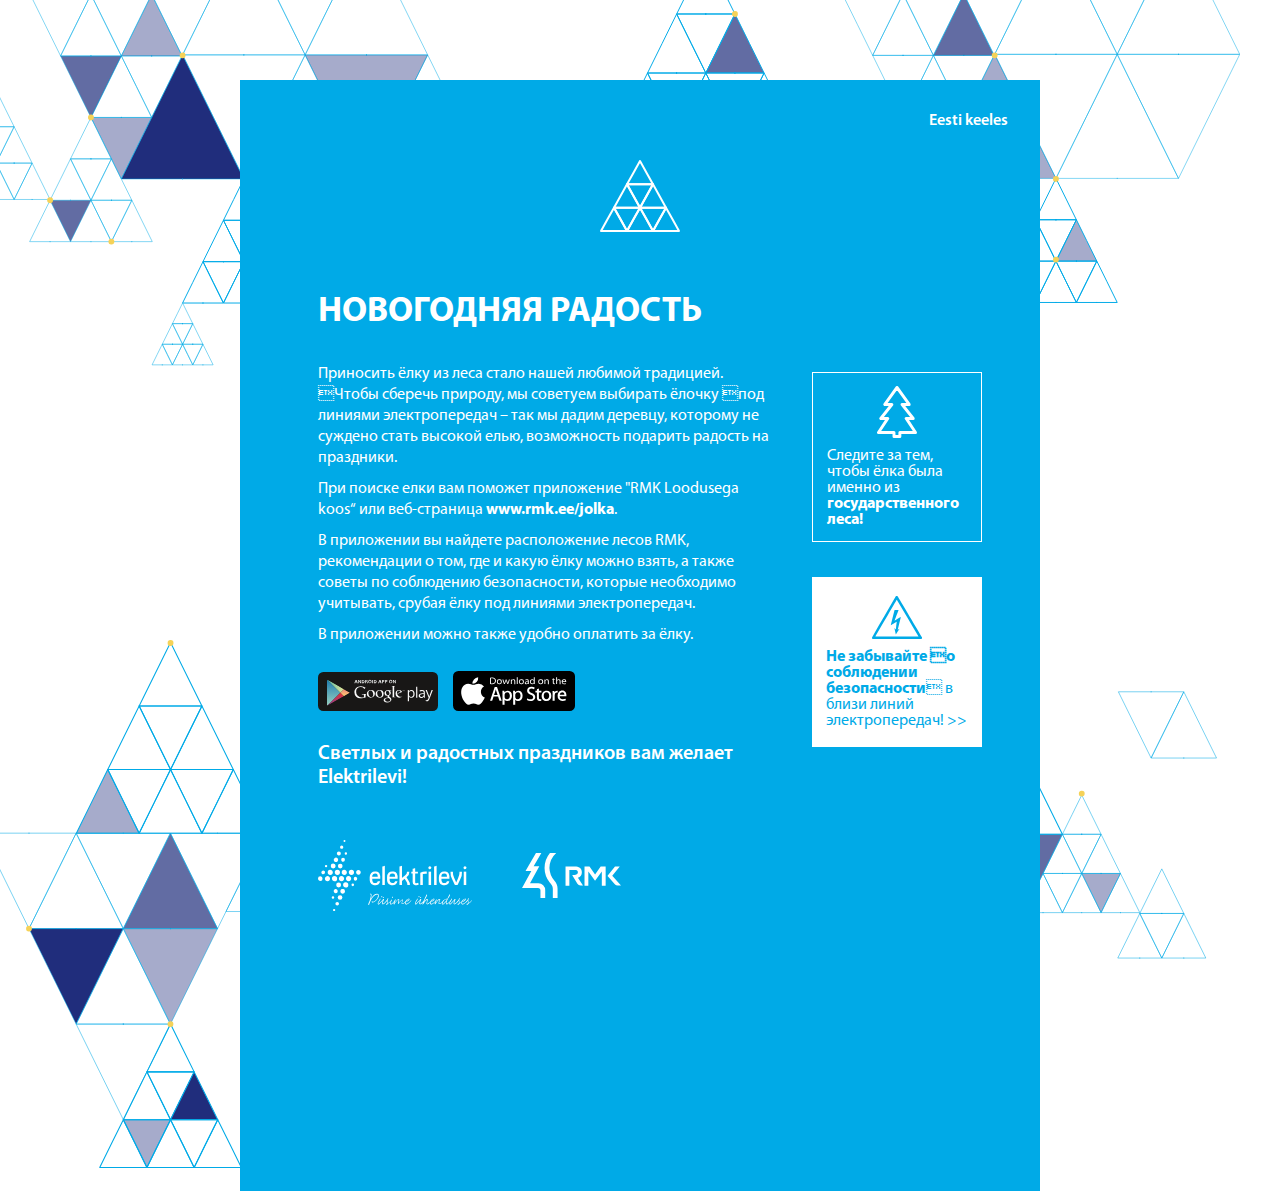
==== ru/index.html @ ec55bb70 "initial" ====
<!DOCTYPE html>
<html lang="ru">
<head>
  <meta charset="UTF-8">
  <meta name="viewport" content="width=device-width, initial-scale=1.0">
  <meta http-equiv="X-UA-Compatible" content="ie=edge">
  <link rel="stylesheet" href="../css/styles.min.css">
  <title>Jõulurõõmu looja</title>
</head>
<body>
  <div id="card">
    <a class="lang" href="../">Eesti keeles</a>
    <img class="triangle" src="../assets/triangle.svg" alt="kolmnurgad">
    <div class="card-row">
      <div id="pop-up">
        <div class="close"><img src="../assets/close.svg" alt=""></div>
        <div class="row">
          <img src="../assets/elekter-big.svg" alt="elekter">
          <div class="wrapper">
            <h3>Срубая ель под линиями, руководствуйтесь принципом: безопасность прежде всего</h3>
            <p>Срубая деревья вблизи линий, необходимо соблюдать предельную осторожность.</p>
            <ul>
              <li>Следите, чтобы верхушка выбранного вами дерева была как минимум на 3 метра ниже линий электропередач.  В противном случае через мокрое дерево вы можете получить удар током.</li>
              <li>Передвигаясь вблизи линий, будьте внимательны, чтобы провода с линий не были сорваны во время шторма. Если Вы заметите упавшие на линию деревья, не подходите к ним, поскольку под напряжением может быть даже поверхность земли. Об опасной ситуации сообщите по телефону <strong>112 или 1343</strong>.</li>
              <li>При сильном ветре держаться подальше от линий электропередач</li>
              <li>Если вы оказались вблизи оборванного провода электролинии, выйдите из опасной зоны (не отрывая ноги друг от друга, очень короткими и осторожными прыжками, чтобы сохранить равновесие) на расстояние не менее 8 метров. Грунт тоже проводит электричество и может быть под напряжением.</li>
            </ul>
          </div>
        </div>
      </div>
      <section class="content">
        <h1>НОВОГОДНЯЯ РАДОСТЬ</h1>
        <p>Приносить ёлку из леса стало нашей любимой традицией. Чтобы сберечь природу, мы советуем выбирать ёлочку под линиями электропередач – так мы дадим деревцу, которому не суждено стать высокой елью, возможность подарить радость на праздники.</p>
        <p>При поиске елки вам поможет приложение "RMK Loodusega koos“ или веб-страница <a href="https://www.rmk.ee/jolka" target="_blank">www.rmk.ee/jolka</a>.</p>
        <p>В приложении вы найдете расположение лесов RMK, рекомендации о том, где и какую ёлку можно взять, а также советы по соблюдению безопасности, которые необходимо учитывать, срубая ёлку под линиями электропередач.</p>
        <p>В приложении можно также удобно оплатить за ёлку.</p>
        <div class="apps">
          <a class="google" href="https://play.google.com/store/apps/details?id=ee.rmk.app" target="_blank"><img src="../assets/google_play.svg" alt="google play"></a>
          <a class="apple" href="https://apps.apple.com/gb/app/rmk-loodusega-koos/id1465721443" target="_blank"><img src="../assets/apple_store.svg" alt="apple app store"></a>
        </div>
        <h2>Светлых и радостных праздников вам желает Elektrilevi!</h2>
        <div id="logod">
          <img class="elektrilevi" src="../assets/elektrilevi.svg" alt="elektrilevi">
          <img src="../assets/rmk.svg" alt="rmk">
        </div>
      </section>
      <aside id="sidebar">
        <a class="kuusk" href="https://www.rmk.ee/jolka" target="_blank">
          <img src="../assets/kuusk.svg" alt="kuusk">
          <p>Следите за тем, чтобы ёлка была именно из <b>государственного леса!</b></p>
        </a>
        <div class="danger">
          <img src="../assets/elekter.svg" alt="elekter">
          <p><b>Не забывайте о соблюдении безопасности</b> в близи линий электропередач! >></p>
        </div>
      </aside>
    </div>
  </div>
<script src="../js/script.min.js" charset="utf-8"></script>
</body>
</html>
---- css/styles.min.css ----
@font-face{font-family:Myriad;src:url(../fonts/MYRIADPRO-REGULAR.OTF) format("opentype");font-weight:400}@font-face{font-family:Myriad;src:url(../fonts/MYRIADPRO-BOLD.OTF) format("opentype");font-weight:700}@font-face{font-family:MyriadSemiBold;src:url(../fonts/MYRIADPRO-SEMIBOLD.OTF) format("opentype")}@font-face{font-family:Milibus;src:url(../fonts/Milibus-Bold.ttf) format("truetype");font-weight:700}@font-face{font-family:Milibus;src:url(../fonts/Milibus-Light.ttf) format("truetype");font-weight:100}@font-face{font-family:Milibus;src:url(../fonts/Milibus-SemiBold.ttf) format("truetype");font-weight:400}*{-webkit-box-sizing:border-box;box-sizing:border-box}html{margin:0;padding:0;height:100%}body{margin:0;font-family:Milibus;color:#fff;background-image:url(../assets/taust.svg);background-position:-40px -70px;background-repeat:no-repeat;background-size:cover}body:lang(ru){font-family:Myriad}#pop-up{display:none;width:calc(100% + 24px);left:-24px;bottom:75px;position:absolute;background:#fff;color:#323232}#pop-up ul{padding-left:30px;line-height:22px;font-weight:lighter;margin:0}#pop-up ul li:first-of-type,#pop-up ul li:nth-of-type(2){margin-bottom:8px}#pop-up .wrapper{margin-left:26px}#pop-up strong{color:#00aae7;font-size:21px;line-height:22px}#pop-up .close{cursor:pointer;display:block;float:right;margin-top:16px;margin-right:16px}#pop-up .row{margin:60px 50px 60px 50px;display:-webkit-box;display:-ms-flexbox;display:flex}#pop-up .row:lang(ru){margin:25px}#pop-up h3{margin-top:0;margin-bottom:10px;color:#00aae7;font-size:23px;line-height:29px;font-weight:700;text-transform:uppercase}#card{position:relative;display:-webkit-box;display:-ms-flexbox;display:flex;-webkit-box-orient:vertical;-webkit-box-direction:normal;-ms-flex-direction:column;flex-direction:column;max-width:800px;margin:80px auto;padding-bottom:280px;background:#00aae7}.triangle{padding-top:80px;padding-bottom:70px;margin:0 auto;display:-webkit-box;display:-ms-flexbox;display:flex}.card-row{position:relative;margin-left:78px;margin-right:58px;display:-webkit-box;display:-ms-flexbox;display:flex}.content{margin-right:34px}.apps{margin-top:25px}.apps .google{margin-right:12px}#logod{display:-webkit-box;display:-ms-flexbox;display:flex;-webkit-box-align:center;-ms-flex-align:center;align-items:center}#logod .elektrilevi{margin-right:50px}#sidebar{margin-top:70px}#sidebar:lang(ru) b{font-weight:700}#sidebar:lang(ru) p{line-height:16px;margin-bottom:0}#sidebar:lang(ru) .danger,#sidebar:lang(ru) .kuusk{padding:10px 14px}#sidebar .danger,#sidebar .kuusk{padding:30px 20px;width:170px;height:170px;display:-webkit-box;display:-ms-flexbox;display:flex;-webkit-box-orient:vertical;-webkit-box-direction:normal;-ms-flex-direction:column;flex-direction:column;-webkit-box-pack:center;-ms-flex-pack:center;justify-content:center;-webkit-box-align:center;-ms-flex-align:center;align-items:center}#sidebar .kuusk{border:1px solid #fff}#sidebar .danger{cursor:pointer;margin-top:35px;background:#fff;color:#00aae7}#sidebar b{font-weight:400}h1{line-height:22px;margin-bottom:40px;margin-top:0;font-weight:700;font-size:35px;text-transform:uppercase}h2{margin-top:25px;margin-bottom:50px;width:calc(100% + 16px);font-weight:400;font-size:20px;line-height:24px}h2:lang(ru){font-family:MyriadSemiBold}p{margin:10px 0;font-weight:100;line-height:21px}a{color:#fff;text-decoration:none;font-weight:700}.lang{top:32px;right:32px;position:absolute;text-decoration:none;color:#fff;font-family:MyriadSemiBold,sans-serif}
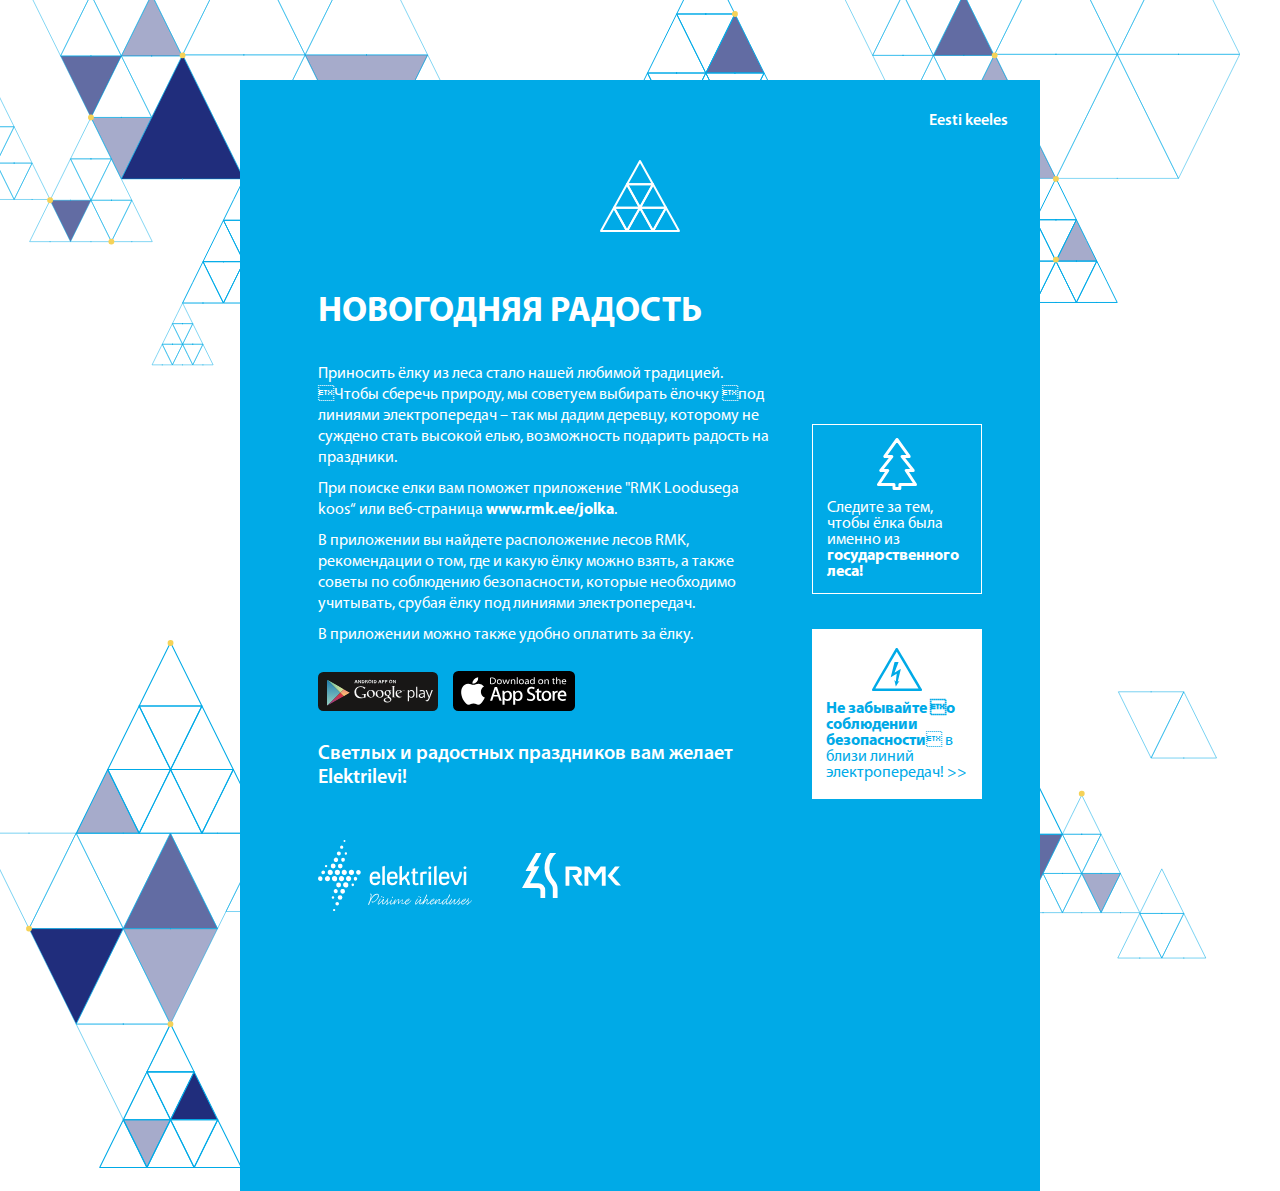
==== commit 83153e6e: "mobile" ====
--- a/ru/index.html
+++ b/ru/index.html
@@ -5,12 +5,13 @@
   <meta name="viewport" content="width=device-width, initial-scale=1.0">
   <meta http-equiv="X-UA-Compatible" content="ie=edge">
   <link rel="stylesheet" href="../css/styles.min.css">
-  <title>Jõulurõõmu looja</title>
+  <title>НОВОГОДНЯЯ РАДОСТЬ</title>
 </head>
 <body>
   <div id="card">
     <a class="lang" href="../">Eesti keeles</a>
     <img class="triangle" src="../assets/triangle.svg" alt="kolmnurgad">
+    <h1>НОВОГОДНЯЯ РАДОСТЬ</h1>
     <div class="card-row">
       <div id="pop-up">
         <div class="close"><img src="../assets/close.svg" alt=""></div>
@@ -29,7 +30,6 @@
         </div>
       </div>
       <section class="content">
-        <h1>НОВОГОДНЯЯ РАДОСТЬ</h1>
         <p>Приносить ёлку из леса стало нашей любимой традицией. Чтобы сберечь природу, мы советуем выбирать ёлочку под линиями электропередач – так мы дадим деревцу, которому не суждено стать высокой елью, возможность подарить радость на праздники.</p>
         <p>При поиске елки вам поможет приложение "RMK Loodusega koos“ или веб-страница <a href="https://www.rmk.ee/jolka" target="_blank">www.rmk.ee/jolka</a>.</p>
         <p>В приложении вы найдете расположение лесов RMK, рекомендации о том, где и какую ёлку можно взять, а также советы по соблюдению безопасности, которые необходимо учитывать, срубая ёлку под линиями электропередач.</p>
--- a/css/styles.min.css
+++ b/css/styles.min.css
@@ -1 +1 @@
-@font-face{font-family:Myriad;src:url(../fonts/MYRIADPRO-REGULAR.OTF) format("opentype");font-weight:400}@font-face{font-family:Myriad;src:url(../fonts/MYRIADPRO-BOLD.OTF) format("opentype");font-weight:700}@font-face{font-family:MyriadSemiBold;src:url(../fonts/MYRIADPRO-SEMIBOLD.OTF) format("opentype")}@font-face{font-family:Milibus;src:url(../fonts/Milibus-Bold.ttf) format("truetype");font-weight:700}@font-face{font-family:Milibus;src:url(../fonts/Milibus-Light.ttf) format("truetype");font-weight:100}@font-face{font-family:Milibus;src:url(../fonts/Milibus-SemiBold.ttf) format("truetype");font-weight:400}*{-webkit-box-sizing:border-box;box-sizing:border-box}html{margin:0;padding:0;height:100%}body{margin:0;font-family:Milibus;color:#fff;background-image:url(../assets/taust.svg);background-position:-40px -70px;background-repeat:no-repeat;background-size:cover}body:lang(ru){font-family:Myriad}#pop-up{display:none;width:calc(100% + 24px);left:-24px;bottom:75px;position:absolute;background:#fff;color:#323232}#pop-up ul{padding-left:30px;line-height:22px;font-weight:lighter;margin:0}#pop-up ul li:first-of-type,#pop-up ul li:nth-of-type(2){margin-bottom:8px}#pop-up .wrapper{margin-left:26px}#pop-up strong{color:#00aae7;font-size:21px;line-height:22px}#pop-up .close{cursor:pointer;display:block;float:right;margin-top:16px;margin-right:16px}#pop-up .row{margin:60px 50px 60px 50px;display:-webkit-box;display:-ms-flexbox;display:flex}#pop-up .row:lang(ru){margin:25px}#pop-up h3{margin-top:0;margin-bottom:10px;color:#00aae7;font-size:23px;line-height:29px;font-weight:700;text-transform:uppercase}#card{position:relative;display:-webkit-box;display:-ms-flexbox;display:flex;-webkit-box-orient:vertical;-webkit-box-direction:normal;-ms-flex-direction:column;flex-direction:column;max-width:800px;margin:80px auto;padding-bottom:280px;background:#00aae7}.triangle{padding-top:80px;padding-bottom:70px;margin:0 auto;display:-webkit-box;display:-ms-flexbox;display:flex}.card-row{position:relative;margin-left:78px;margin-right:58px;display:-webkit-box;display:-ms-flexbox;display:flex}.content{margin-right:34px}.apps{margin-top:25px}.apps .google{margin-right:12px}#logod{display:-webkit-box;display:-ms-flexbox;display:flex;-webkit-box-align:center;-ms-flex-align:center;align-items:center}#logod .elektrilevi{margin-right:50px}#sidebar{margin-top:70px}#sidebar:lang(ru) b{font-weight:700}#sidebar:lang(ru) p{line-height:16px;margin-bottom:0}#sidebar:lang(ru) .danger,#sidebar:lang(ru) .kuusk{padding:10px 14px}#sidebar .danger,#sidebar .kuusk{padding:30px 20px;width:170px;height:170px;display:-webkit-box;display:-ms-flexbox;display:flex;-webkit-box-orient:vertical;-webkit-box-direction:normal;-ms-flex-direction:column;flex-direction:column;-webkit-box-pack:center;-ms-flex-pack:center;justify-content:center;-webkit-box-align:center;-ms-flex-align:center;align-items:center}#sidebar .kuusk{border:1px solid #fff}#sidebar .danger{cursor:pointer;margin-top:35px;background:#fff;color:#00aae7}#sidebar b{font-weight:400}h1{line-height:22px;margin-bottom:40px;margin-top:0;font-weight:700;font-size:35px;text-transform:uppercase}h2{margin-top:25px;margin-bottom:50px;width:calc(100% + 16px);font-weight:400;font-size:20px;line-height:24px}h2:lang(ru){font-family:MyriadSemiBold}p{margin:10px 0;font-weight:100;line-height:21px}a{color:#fff;text-decoration:none;font-weight:700}.lang{top:32px;right:32px;position:absolute;text-decoration:none;color:#fff;font-family:MyriadSemiBold,sans-serif}+@font-face{font-family:Myriad;src:url(../fonts/MYRIADPRO-REGULAR.OTF) format("opentype");font-weight:400}@font-face{font-family:Myriad;src:url(../fonts/MYRIADPRO-BOLD.OTF) format("opentype");font-weight:700}@font-face{font-family:MyriadSemiBold;src:url(../fonts/MYRIADPRO-SEMIBOLD.OTF) format("opentype")}@font-face{font-family:Milibus;src:url(../fonts/Milibus-Bold.ttf) format("truetype");font-weight:700}@font-face{font-family:Milibus;src:url(../fonts/Milibus-Light.ttf) format("truetype");font-weight:100}@font-face{font-family:Milibus;src:url(../fonts/Milibus-SemiBold.ttf) format("truetype");font-weight:400}*{-webkit-box-sizing:border-box;box-sizing:border-box}html{margin:0;padding:0;height:100%}body{margin:0;font-family:Milibus;color:#fff;background-image:url(../assets/taust.svg);background-position:-40px -70px;background-repeat:no-repeat;background-size:cover}body:lang(ru){font-family:Myriad}#pop-up{display:none;width:calc(100% + 24px);left:-24px;bottom:75px;position:absolute;background:#fff;color:#323232}#pop-up ul{padding-left:30px;line-height:22px;font-weight:lighter;margin:0}#pop-up ul li:first-of-type,#pop-up ul li:nth-of-type(2){margin-bottom:8px}#pop-up .wrapper{margin-left:26px}#pop-up strong{color:#00aae7;font-size:21px;line-height:22px}#pop-up .close{cursor:pointer;display:block;float:right;margin-top:16px;margin-right:16px}#pop-up .row{margin:60px 50px 60px 50px;display:-webkit-box;display:-ms-flexbox;display:flex}#pop-up .row:lang(ru){margin:25px}#pop-up h3{margin-top:0;margin-bottom:10px;color:#00aae7;font-size:23px;line-height:29px;font-weight:700;text-transform:uppercase}#card{position:relative;display:-webkit-box;display:-ms-flexbox;display:flex;-webkit-box-orient:vertical;-webkit-box-direction:normal;-ms-flex-direction:column;flex-direction:column;max-width:800px;margin:80px auto;padding-bottom:280px;background:#00aae7}.triangle{padding-top:80px;padding-bottom:70px;margin:0 auto;display:-webkit-box;display:-ms-flexbox;display:flex}.card-row{position:relative;margin-left:78px;margin-right:58px;display:-webkit-box;display:-ms-flexbox;display:flex}.content{margin-right:34px}.apps{margin-top:25px}.apps .google{margin-right:12px}#logod{display:-webkit-box;display:-ms-flexbox;display:flex;-webkit-box-align:center;-ms-flex-align:center;align-items:center}#logod .elektrilevi{margin-right:50px}#sidebar{margin-top:70px}#sidebar:lang(ru) b{font-weight:700}#sidebar:lang(ru) p{line-height:16px;margin-bottom:0}#sidebar:lang(ru) .danger,#sidebar:lang(ru) .kuusk{padding:10px 14px}#sidebar .danger,#sidebar .kuusk{padding:30px 20px;width:170px;height:170px;display:-webkit-box;display:-ms-flexbox;display:flex;-webkit-box-orient:vertical;-webkit-box-direction:normal;-ms-flex-direction:column;flex-direction:column;-webkit-box-pack:center;-ms-flex-pack:center;justify-content:center;-webkit-box-align:center;-ms-flex-align:center;align-items:center}#sidebar .kuusk{border:1px solid #fff}#sidebar .danger{cursor:pointer;margin-top:35px;background:#fff;color:#00aae7}#sidebar b{font-weight:400}h1{margin-left:78px;line-height:22px;margin-bottom:30px;margin-top:0;font-weight:700;font-size:35px;text-transform:uppercase}h2{margin-top:25px;margin-bottom:50px;width:calc(100% + 16px);font-weight:400;font-size:20px;line-height:24px}h2:lang(ru){font-family:MyriadSemiBold}p{margin:10px 0;font-weight:100;line-height:21px}a{color:#fff;text-decoration:none;font-weight:700}.lang{top:32px;right:32px;position:absolute;text-decoration:none;color:#fff;font-family:MyriadSemiBold,sans-serif}@media (max-width:666px){#card{padding-bottom:180px}#pop-up{width:calc(100% + 30px);left:-15px;bottom:0}#pop-up h3{font-size:20px}#pop-up .wrapper{margin-left:0}#pop-up .row{-webkit-box-orient:vertical;-webkit-box-direction:normal;-ms-flex-direction:column;flex-direction:column;-webkit-box-align:center;-ms-flex-align:center;align-items:center;margin:15px}#pop-up .row img{width:60px;margin-bottom:15px}#sidebar{display:-webkit-box;display:-ms-flexbox;display:flex;-ms-flex-pack:distribute;justify-content:space-around;margin-top:30px}#sidebar .danger{margin-top:0}#logod{-webkit-box-pack:center;-ms-flex-pack:center;justify-content:center}#logod .elektrilevi{margin-right:20px}.lang{top:20px;right:20px}.triangle{padding-top:40px;padding-bottom:30px}.content{margin-right:0}h1{font-size:24px;margin-left:20px}h2{margin:20px 0 20px 0}.card-row{-webkit-box-orient:vertical;-webkit-box-direction:normal;-ms-flex-direction:column;flex-direction:column;margin-left:20px;margin-right:20px}}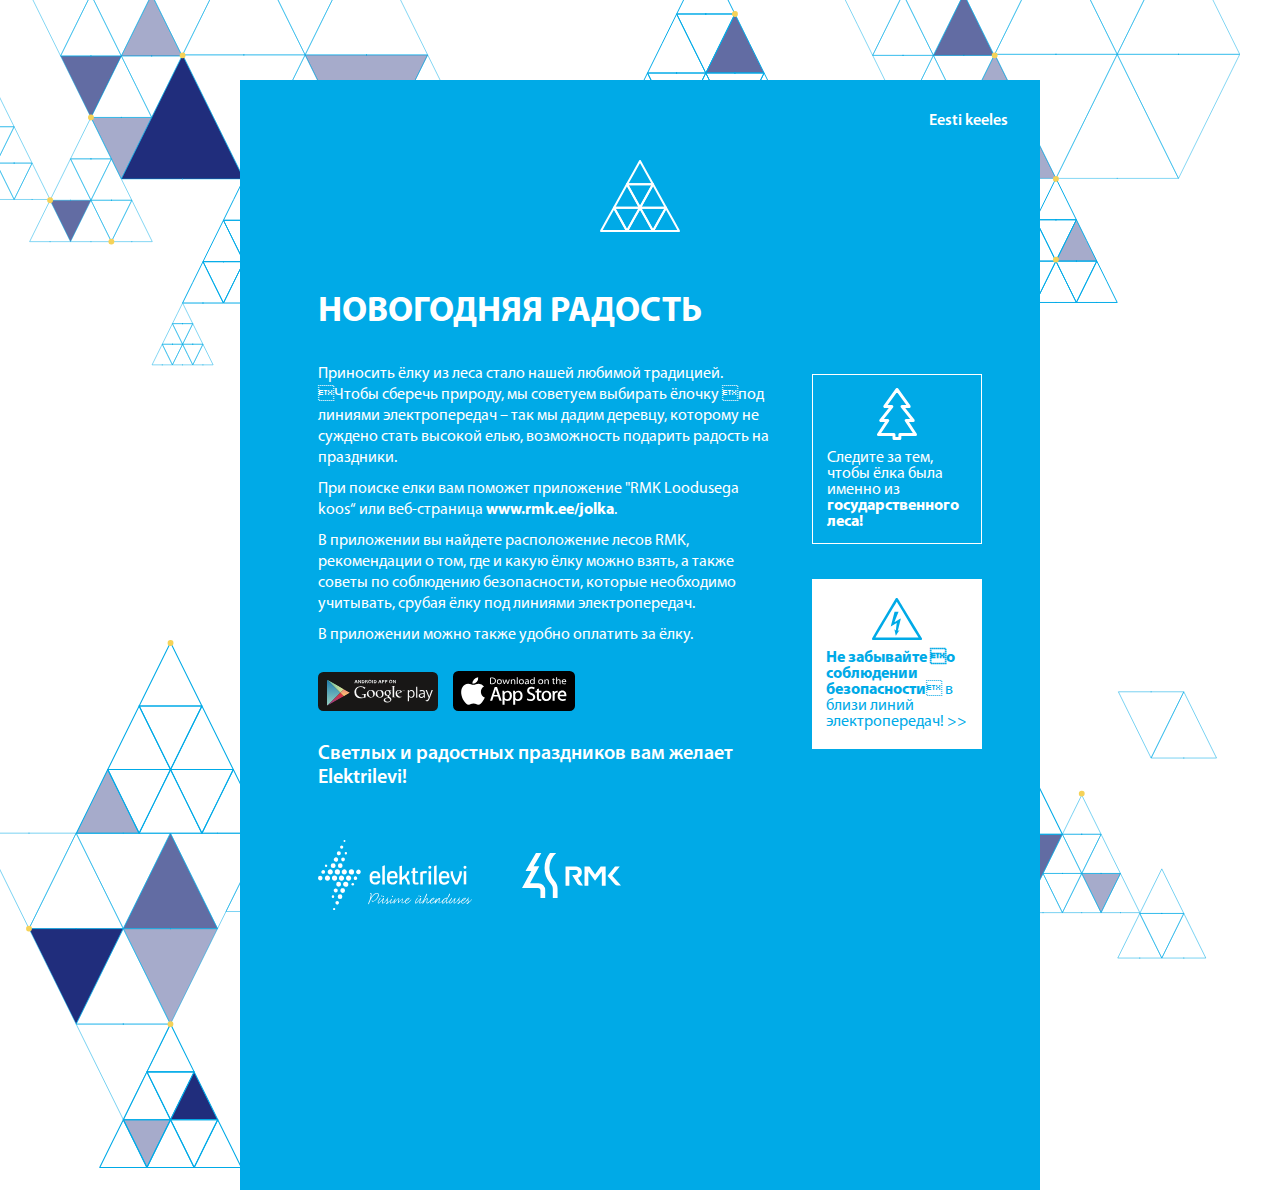
==== commit d93b43bb: "IE update" ====
--- a/ru/index.html
+++ b/ru/index.html
@@ -5,6 +5,7 @@
   <meta name="viewport" content="width=device-width, initial-scale=1.0">
   <meta http-equiv="X-UA-Compatible" content="ie=edge">
   <link rel="stylesheet" href="../css/styles.min.css">
+  <link rel="shortcut icon" type="image/png" href="../assets/favicon.png"/>
   <title>НОВОГОДНЯЯ РАДОСТЬ</title>
 </head>
 <body>
@@ -39,10 +40,6 @@
           <a class="apple" href="https://apps.apple.com/gb/app/rmk-loodusega-koos/id1465721443" target="_blank"><img src="../assets/apple_store.svg" alt="apple app store"></a>
         </div>
         <h2>Светлых и радостных праздников вам желает Elektrilevi!</h2>
-        <div id="logod">
-          <img class="elektrilevi" src="../assets/elektrilevi.svg" alt="elektrilevi">
-          <img src="../assets/rmk.svg" alt="rmk">
-        </div>
       </section>
       <aside id="sidebar">
         <a class="kuusk" href="https://www.rmk.ee/jolka" target="_blank">
@@ -55,6 +52,10 @@
         </div>
       </aside>
     </div>
+    <div id="logod">
+      <img class="elektrilevi" src="../assets/elektrilevi.svg" alt="elektrilevi">
+      <img src="../assets/rmk.svg" alt="rmk">
+    </div>
   </div>
 <script src="../js/script.min.js" charset="utf-8"></script>
 </body>
--- a/css/styles.min.css
+++ b/css/styles.min.css
@@ -1 +1 @@
-@font-face{font-family:Myriad;src:url(../fonts/MYRIADPRO-REGULAR.OTF) format("opentype");font-weight:400}@font-face{font-family:Myriad;src:url(../fonts/MYRIADPRO-BOLD.OTF) format("opentype");font-weight:700}@font-face{font-family:MyriadSemiBold;src:url(../fonts/MYRIADPRO-SEMIBOLD.OTF) format("opentype")}@font-face{font-family:Milibus;src:url(../fonts/Milibus-Bold.ttf) format("truetype");font-weight:700}@font-face{font-family:Milibus;src:url(../fonts/Milibus-Light.ttf) format("truetype");font-weight:100}@font-face{font-family:Milibus;src:url(../fonts/Milibus-SemiBold.ttf) format("truetype");font-weight:400}*{-webkit-box-sizing:border-box;box-sizing:border-box}html{margin:0;padding:0;height:100%}body{margin:0;font-family:Milibus;color:#fff;background-image:url(../assets/taust.svg);background-position:-40px -70px;background-repeat:no-repeat;background-size:cover}body:lang(ru){font-family:Myriad}#pop-up{display:none;width:calc(100% + 24px);left:-24px;bottom:75px;position:absolute;background:#fff;color:#323232}#pop-up ul{padding-left:30px;line-height:22px;font-weight:lighter;margin:0}#pop-up ul li:first-of-type,#pop-up ul li:nth-of-type(2){margin-bottom:8px}#pop-up .wrapper{margin-left:26px}#pop-up strong{color:#00aae7;font-size:21px;line-height:22px}#pop-up .close{cursor:pointer;display:block;float:right;margin-top:16px;margin-right:16px}#pop-up .row{margin:60px 50px 60px 50px;display:-webkit-box;display:-ms-flexbox;display:flex}#pop-up .row:lang(ru){margin:25px}#pop-up h3{margin-top:0;margin-bottom:10px;color:#00aae7;font-size:23px;line-height:29px;font-weight:700;text-transform:uppercase}#card{position:relative;display:-webkit-box;display:-ms-flexbox;display:flex;-webkit-box-orient:vertical;-webkit-box-direction:normal;-ms-flex-direction:column;flex-direction:column;max-width:800px;margin:80px auto;padding-bottom:280px;background:#00aae7}.triangle{padding-top:80px;padding-bottom:70px;margin:0 auto;display:-webkit-box;display:-ms-flexbox;display:flex}.card-row{position:relative;margin-left:78px;margin-right:58px;display:-webkit-box;display:-ms-flexbox;display:flex}.content{margin-right:34px}.apps{margin-top:25px}.apps .google{margin-right:12px}#logod{display:-webkit-box;display:-ms-flexbox;display:flex;-webkit-box-align:center;-ms-flex-align:center;align-items:center}#logod .elektrilevi{margin-right:50px}#sidebar{margin-top:70px}#sidebar:lang(ru) b{font-weight:700}#sidebar:lang(ru) p{line-height:16px;margin-bottom:0}#sidebar:lang(ru) .danger,#sidebar:lang(ru) .kuusk{padding:10px 14px}#sidebar .danger,#sidebar .kuusk{padding:30px 20px;width:170px;height:170px;display:-webkit-box;display:-ms-flexbox;display:flex;-webkit-box-orient:vertical;-webkit-box-direction:normal;-ms-flex-direction:column;flex-direction:column;-webkit-box-pack:center;-ms-flex-pack:center;justify-content:center;-webkit-box-align:center;-ms-flex-align:center;align-items:center}#sidebar .kuusk{border:1px solid #fff}#sidebar .danger{cursor:pointer;margin-top:35px;background:#fff;color:#00aae7}#sidebar b{font-weight:400}h1{margin-left:78px;line-height:22px;margin-bottom:30px;margin-top:0;font-weight:700;font-size:35px;text-transform:uppercase}h2{margin-top:25px;margin-bottom:50px;width:calc(100% + 16px);font-weight:400;font-size:20px;line-height:24px}h2:lang(ru){font-family:MyriadSemiBold}p{margin:10px 0;font-weight:100;line-height:21px}a{color:#fff;text-decoration:none;font-weight:700}.lang{top:32px;right:32px;position:absolute;text-decoration:none;color:#fff;font-family:MyriadSemiBold,sans-serif}@media (max-width:666px){#card{padding-bottom:180px}#pop-up{width:calc(100% + 30px);left:-15px;bottom:0}#pop-up h3{font-size:20px}#pop-up .wrapper{margin-left:0}#pop-up .row{-webkit-box-orient:vertical;-webkit-box-direction:normal;-ms-flex-direction:column;flex-direction:column;-webkit-box-align:center;-ms-flex-align:center;align-items:center;margin:15px}#pop-up .row img{width:60px;margin-bottom:15px}#sidebar{display:-webkit-box;display:-ms-flexbox;display:flex;-ms-flex-pack:distribute;justify-content:space-around;margin-top:30px}#sidebar .danger{margin-top:0}#logod{-webkit-box-pack:center;-ms-flex-pack:center;justify-content:center}#logod .elektrilevi{margin-right:20px}.lang{top:20px;right:20px}.triangle{padding-top:40px;padding-bottom:30px}.content{margin-right:0}h1{font-size:24px;margin-left:20px}h2{margin:20px 0 20px 0}.card-row{-webkit-box-orient:vertical;-webkit-box-direction:normal;-ms-flex-direction:column;flex-direction:column;margin-left:20px;margin-right:20px}}+@font-face{font-family:Myriad;src:url(../fonts/MYRIADPRO-REGULAR.OTF) format("opentype");font-weight:400}@font-face{font-family:Myriad;src:url(../fonts/MYRIADPRO-BOLD.OTF) format("opentype");font-weight:700}@font-face{font-family:MyriadSemiBold;src:url(../fonts/MYRIADPRO-SEMIBOLD.OTF) format("opentype")}@font-face{font-family:Milibus;src:url(../fonts/Milibus-Bold.ttf) format("truetype");font-weight:700}@font-face{font-family:Milibus;src:url(../fonts/Milibus-Light.ttf) format("truetype");font-weight:100}@font-face{font-family:Milibus;src:url(../fonts/Milibus-SemiBold.ttf) format("truetype");font-weight:400}*{-webkit-box-sizing:border-box;box-sizing:border-box}html{margin:0;padding:0;height:100%}body{margin:0;font-family:Milibus,Verdana,Helvetica,Arial,sans-serif;color:#fff;background-image:url(../assets/taust.svg);background-position:-40px -70px;background-repeat:no-repeat;background-size:cover}body:lang(ru){font-family:Myriad,Verdana,Helvetica,Arial,sans-serif}#pop-up{display:none;width:calc(100% + 24px);left:-24px;bottom:75px;position:absolute;background:#fff;color:#323232}#pop-up img{max-width:108px;width:100%}#pop-up ul{padding-left:30px;line-height:22px;font-weight:lighter;margin:0}#pop-up ul li:first-of-type,#pop-up ul li:nth-of-type(2){margin-bottom:8px}#pop-up .wrapper{margin-left:26px}#pop-up strong{color:#00aae7;font-size:21px;line-height:22px}#pop-up .close{cursor:pointer;display:block;float:right;margin-top:16px;margin-right:16px}#pop-up .row{margin:60px 50px 60px 50px;display:-webkit-box;display:-ms-flexbox;display:flex}#pop-up .row:lang(ru){margin:25px}#pop-up h3{margin-top:0;margin-bottom:10px;color:#00aae7;font-size:23px;line-height:29px;font-weight:700;text-transform:uppercase}#card{position:relative;display:-webkit-box;display:-ms-flexbox;display:flex;-webkit-box-orient:vertical;-webkit-box-direction:normal;-ms-flex-direction:column;flex-direction:column;max-width:800px;margin:80px auto;padding-bottom:280px;background:#00aae7}.triangle{width:100%;max-width:80px;padding-top:80px;padding-bottom:70px;margin:0 auto;display:-webkit-box;display:-ms-flexbox;display:flex}.card-row{position:relative;margin-left:78px;margin-right:58px;display:-webkit-box;display:-ms-flexbox;display:flex}.content{margin-right:34px}.apps{margin-top:25px}.apps .google{margin-right:12px}#logod{margin-left:78px;display:-webkit-box;display:-ms-flexbox;display:flex;-webkit-box-align:center;-ms-flex-align:center;align-items:center}#logod .elektrilevi{margin-right:50px}#sidebar{margin-top:20px}#sidebar:lang(ru) b{font-weight:700}#sidebar:lang(ru) p{line-height:16px;margin-bottom:0}#sidebar:lang(ru) .danger,#sidebar:lang(ru) .kuusk{padding:10px 14px}#sidebar .danger,#sidebar .kuusk{padding:20px 10px;width:170px;height:170px;display:-webkit-box;display:-ms-flexbox;display:flex;-webkit-box-orient:vertical;-webkit-box-direction:normal;-ms-flex-direction:column;flex-direction:column;-webkit-box-pack:center;-ms-flex-pack:center;justify-content:center;-webkit-box-align:center;-ms-flex-align:center;align-items:center}#sidebar .danger p,#sidebar .kuusk p{width:100%}#sidebar .kuusk{border:1px solid #fff}#sidebar .danger{cursor:pointer;margin-top:35px;background:#fff;color:#00aae7}#sidebar b{font-weight:400}h1{margin-left:78px;line-height:22px;margin-bottom:30px;margin-top:0;font-weight:700;font-size:35px;text-transform:uppercase}h2{margin-top:25px;margin-bottom:50px;width:calc(100% + 16px);font-weight:400;font-size:20px;line-height:24px}h2:lang(ru){font-family:MyriadSemiBold,Verdana,Helvetica,Arial,sans-serif}p{margin:10px 0;font-weight:100;line-height:21px}a{color:#fff;text-decoration:none;font-weight:700}.lang{top:32px;right:32px;position:absolute;text-decoration:none;color:#fff;font-family:MyriadSemiBold,Verdana,Helvetica,Arial,sans-serif}@media (max-width:666px){#card{padding-bottom:180px}#pop-up{width:calc(100% + 30px);left:-15px;bottom:0}#pop-up h3{font-size:20px}#pop-up .wrapper{margin-left:0}#pop-up .row{-webkit-box-orient:vertical;-webkit-box-direction:normal;-ms-flex-direction:column;flex-direction:column;-webkit-box-align:center;-ms-flex-align:center;align-items:center;margin:15px}#pop-up .row img{width:60px;margin-bottom:15px}#sidebar{margin-top:0;display:-webkit-box;display:-ms-flexbox;display:flex;-ms-flex-pack:distribute;justify-content:space-around}#sidebar .danger{margin-top:0}#logod{margin-top:20px;margin-left:0;-webkit-box-pack:center;-ms-flex-pack:center;justify-content:center}#logod .elektrilevi{margin-right:20px}.lang{top:20px;right:20px}.triangle{padding-top:40px;padding-bottom:30px}.content{margin-right:0}h1{font-size:24px;margin-left:20px;margin-bottom:10px}h2{margin:20px 0 20px 0}.card-row{-webkit-box-orient:vertical;-webkit-box-direction:normal;-ms-flex-direction:column;flex-direction:column;margin-left:20px;margin-right:20px}}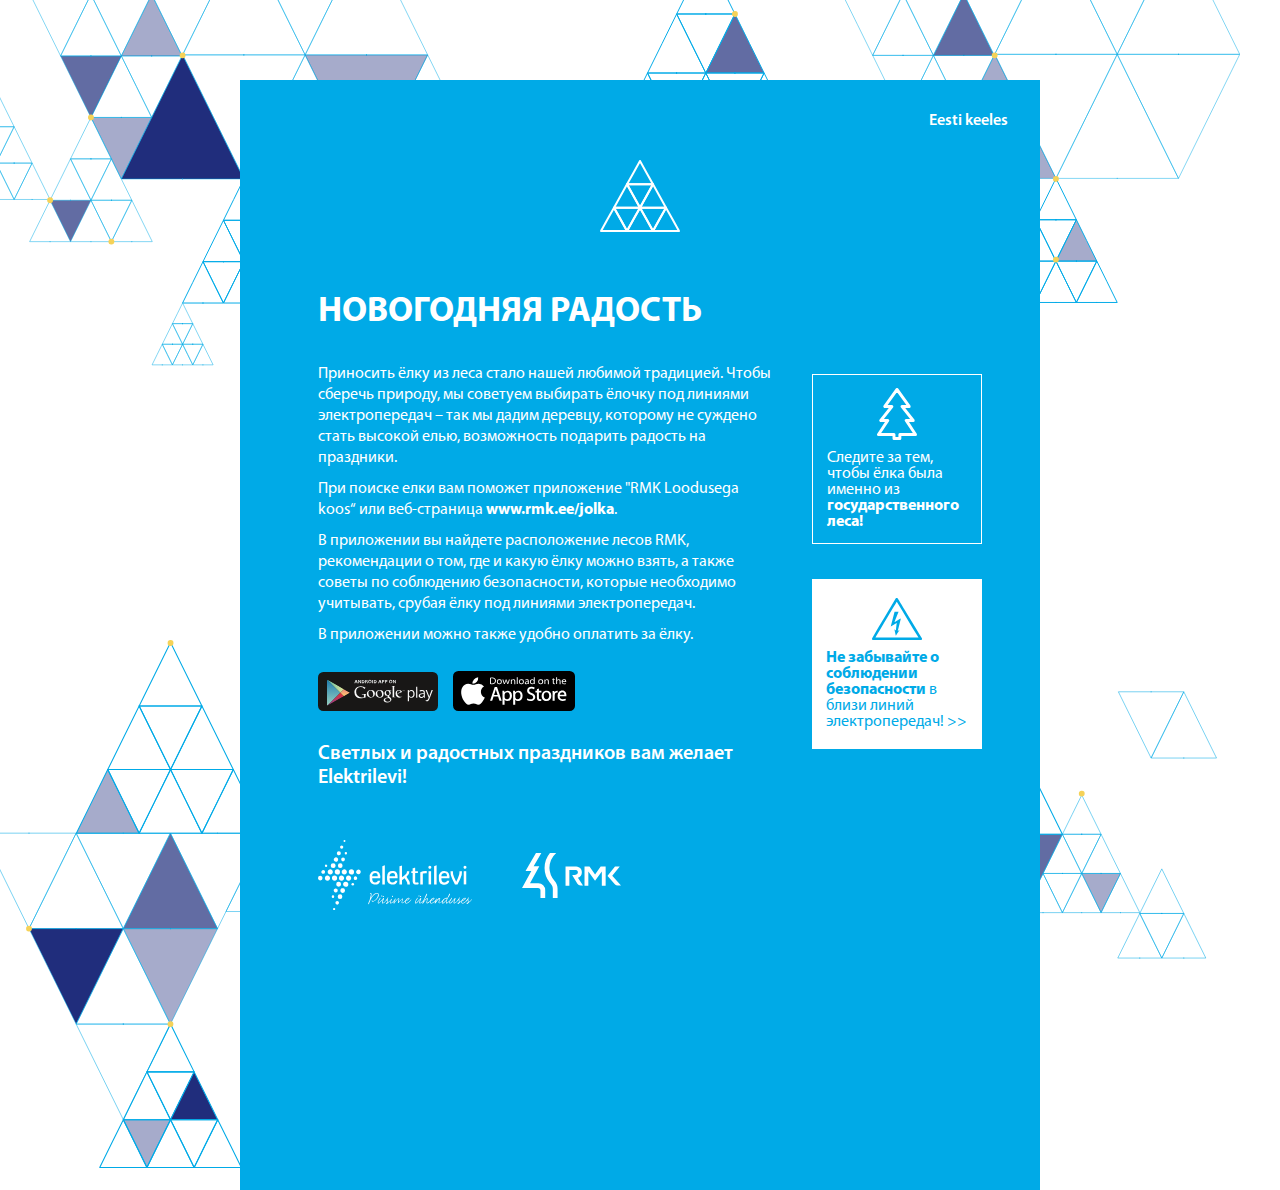
==== commit e9e202e7: "IE update" ====
--- a/ru/index.html
+++ b/ru/index.html
@@ -22,8 +22,8 @@
             <h3>Срубая ель под линиями, руководствуйтесь принципом: безопасность прежде всего</h3>
             <p>Срубая деревья вблизи линий, необходимо соблюдать предельную осторожность.</p>
             <ul>
-              <li>Следите, чтобы верхушка выбранного вами дерева была как минимум на 3 метра ниже линий электропередач.  В противном случае через мокрое дерево вы можете получить удар током.</li>
-              <li>Передвигаясь вблизи линий, будьте внимательны, чтобы провода с линий не были сорваны во время шторма. Если Вы заметите упавшие на линию деревья, не подходите к ним, поскольку под напряжением может быть даже поверхность земли. Об опасной ситуации сообщите по телефону <strong>112 или 1343</strong>.</li>
+              <li>Следите, чтобы верхушка выбранного вами дерева была как минимум на 3 метра ниже линий электропередач. В противном случае через мокрое дерево вы можете получить удар током.</li>
+              <li>Передвигаясь вблизи линий, будьте внимательны, чтобы провода с линий не были сорваны во время шторма. Если Вы заметите упавшие на линию деревья, не подходите к ним, поскольку под напряжением может быть даже поверхность земли. Об опасной ситуации сообщите по телефону <strong>112 или 1343</strong>.</li>
               <li>При сильном ветре держаться подальше от линий электропередач</li>
               <li>Если вы оказались вблизи оборванного провода электролинии, выйдите из опасной зоны (не отрывая ноги друг от друга, очень короткими и осторожными прыжками, чтобы сохранить равновесие) на расстояние не менее 8 метров. Грунт тоже проводит электричество и может быть под напряжением.</li>
             </ul>
@@ -31,7 +31,7 @@
         </div>
       </div>
       <section class="content">
-        <p>Приносить ёлку из леса стало нашей любимой традицией. Чтобы сберечь природу, мы советуем выбирать ёлочку под линиями электропередач – так мы дадим деревцу, которому не суждено стать высокой елью, возможность подарить радость на праздники.</p>
+        <p>Приносить ёлку из леса стало нашей любимой традицией. Чтобы сберечь природу, мы советуем выбирать ёлочку под линиями электропередач – так мы дадим деревцу, которому не суждено стать высокой елью, возможность подарить радость на праздники.</p>
         <p>При поиске елки вам поможет приложение "RMK Loodusega koos“ или веб-страница <a href="https://www.rmk.ee/jolka" target="_blank">www.rmk.ee/jolka</a>.</p>
         <p>В приложении вы найдете расположение лесов RMK, рекомендации о том, где и какую ёлку можно взять, а также советы по соблюдению безопасности, которые необходимо учитывать, срубая ёлку под линиями электропередач.</p>
         <p>В приложении можно также удобно оплатить за ёлку.</p>
@@ -48,7 +48,7 @@
         </a>
         <div class="danger">
           <img src="../assets/elekter.svg" alt="elekter">
-          <p><b>Не забывайте о соблюдении безопасности</b> в близи линий электропередач! >></p>
+          <p><b>Не забывайте о соблюдении безопасности</b> в близи линий электропередач! >></p>
         </div>
       </aside>
     </div>
--- a/css/styles.min.css
+++ b/css/styles.min.css
@@ -1 +1 @@
-@font-face{font-family:Myriad;src:url(../fonts/MYRIADPRO-REGULAR.OTF) format("opentype");font-weight:400}@font-face{font-family:Myriad;src:url(../fonts/MYRIADPRO-BOLD.OTF) format("opentype");font-weight:700}@font-face{font-family:MyriadSemiBold;src:url(../fonts/MYRIADPRO-SEMIBOLD.OTF) format("opentype")}@font-face{font-family:Milibus;src:url(../fonts/Milibus-Bold.ttf) format("truetype");font-weight:700}@font-face{font-family:Milibus;src:url(../fonts/Milibus-Light.ttf) format("truetype");font-weight:100}@font-face{font-family:Milibus;src:url(../fonts/Milibus-SemiBold.ttf) format("truetype");font-weight:400}*{-webkit-box-sizing:border-box;box-sizing:border-box}html{margin:0;padding:0;height:100%}body{margin:0;font-family:Milibus,Verdana,Helvetica,Arial,sans-serif;color:#fff;background-image:url(../assets/taust.svg);background-position:-40px -70px;background-repeat:no-repeat;background-size:cover}body:lang(ru){font-family:Myriad,Verdana,Helvetica,Arial,sans-serif}#pop-up{display:none;width:calc(100% + 24px);left:-24px;bottom:75px;position:absolute;background:#fff;color:#323232}#pop-up img{max-width:108px;width:100%}#pop-up ul{padding-left:30px;line-height:22px;font-weight:lighter;margin:0}#pop-up ul li:first-of-type,#pop-up ul li:nth-of-type(2){margin-bottom:8px}#pop-up .wrapper{margin-left:26px}#pop-up strong{color:#00aae7;font-size:21px;line-height:22px}#pop-up .close{cursor:pointer;display:block;float:right;margin-top:16px;margin-right:16px}#pop-up .row{margin:60px 50px 60px 50px;display:-webkit-box;display:-ms-flexbox;display:flex}#pop-up .row:lang(ru){margin:25px}#pop-up h3{margin-top:0;margin-bottom:10px;color:#00aae7;font-size:23px;line-height:29px;font-weight:700;text-transform:uppercase}#card{position:relative;display:-webkit-box;display:-ms-flexbox;display:flex;-webkit-box-orient:vertical;-webkit-box-direction:normal;-ms-flex-direction:column;flex-direction:column;max-width:800px;margin:80px auto;padding-bottom:280px;background:#00aae7}.triangle{width:100%;max-width:80px;padding-top:80px;padding-bottom:70px;margin:0 auto;display:-webkit-box;display:-ms-flexbox;display:flex}.card-row{position:relative;margin-left:78px;margin-right:58px;display:-webkit-box;display:-ms-flexbox;display:flex}.content{margin-right:34px}.apps{margin-top:25px}.apps .google{margin-right:12px}#logod{margin-left:78px;display:-webkit-box;display:-ms-flexbox;display:flex;-webkit-box-align:center;-ms-flex-align:center;align-items:center}#logod .elektrilevi{margin-right:50px}#sidebar{margin-top:20px}#sidebar:lang(ru) b{font-weight:700}#sidebar:lang(ru) p{line-height:16px;margin-bottom:0}#sidebar:lang(ru) .danger,#sidebar:lang(ru) .kuusk{padding:10px 14px}#sidebar .danger,#sidebar .kuusk{padding:20px 10px;width:170px;height:170px;display:-webkit-box;display:-ms-flexbox;display:flex;-webkit-box-orient:vertical;-webkit-box-direction:normal;-ms-flex-direction:column;flex-direction:column;-webkit-box-pack:center;-ms-flex-pack:center;justify-content:center;-webkit-box-align:center;-ms-flex-align:center;align-items:center}#sidebar .danger p,#sidebar .kuusk p{width:100%}#sidebar .kuusk{border:1px solid #fff}#sidebar .danger{cursor:pointer;margin-top:35px;background:#fff;color:#00aae7}#sidebar b{font-weight:400}h1{margin-left:78px;line-height:22px;margin-bottom:30px;margin-top:0;font-weight:700;font-size:35px;text-transform:uppercase}h2{margin-top:25px;margin-bottom:50px;width:calc(100% + 16px);font-weight:400;font-size:20px;line-height:24px}h2:lang(ru){font-family:MyriadSemiBold,Verdana,Helvetica,Arial,sans-serif}p{margin:10px 0;font-weight:100;line-height:21px}a{color:#fff;text-decoration:none;font-weight:700}.lang{top:32px;right:32px;position:absolute;text-decoration:none;color:#fff;font-family:MyriadSemiBold,Verdana,Helvetica,Arial,sans-serif}@media (max-width:666px){#card{padding-bottom:180px}#pop-up{width:calc(100% + 30px);left:-15px;bottom:0}#pop-up h3{font-size:20px}#pop-up .wrapper{margin-left:0}#pop-up .row{-webkit-box-orient:vertical;-webkit-box-direction:normal;-ms-flex-direction:column;flex-direction:column;-webkit-box-align:center;-ms-flex-align:center;align-items:center;margin:15px}#pop-up .row img{width:60px;margin-bottom:15px}#sidebar{margin-top:0;display:-webkit-box;display:-ms-flexbox;display:flex;-ms-flex-pack:distribute;justify-content:space-around}#sidebar .danger{margin-top:0}#logod{margin-top:20px;margin-left:0;-webkit-box-pack:center;-ms-flex-pack:center;justify-content:center}#logod .elektrilevi{margin-right:20px}.lang{top:20px;right:20px}.triangle{padding-top:40px;padding-bottom:30px}.content{margin-right:0}h1{font-size:24px;margin-left:20px;margin-bottom:10px}h2{margin:20px 0 20px 0}.card-row{-webkit-box-orient:vertical;-webkit-box-direction:normal;-ms-flex-direction:column;flex-direction:column;margin-left:20px;margin-right:20px}}+@font-face{font-family:Myriad;src:url(../fonts/MYRIADPRO-REGULAR.OTF) format("opentype");font-weight:400}@font-face{font-family:Myriad;src:url(../fonts/MYRIADPRO-BOLD.OTF) format("opentype");font-weight:700}@font-face{font-family:MyriadSemiBold;src:url(../fonts/MYRIADPRO-SEMIBOLD.OTF) format("opentype")}@font-face{font-family:Milibus;src:url(../fonts/Milibus-Bold.ttf) format("truetype");font-weight:700}@font-face{font-family:Milibus;src:url(../fonts/Milibus-Light.ttf) format("truetype");font-weight:100}@font-face{font-family:Milibus;src:url(../fonts/Milibus-SemiBold.ttf) format("truetype");font-weight:400}*{-webkit-box-sizing:border-box;box-sizing:border-box}html{margin:0;padding:0;height:100%}body{margin:0;font-family:Milibus,Verdana,Helvetica,Arial,sans-serif;color:#fff;background-image:url(../assets/taust.svg);background-position:-40px -70px;background-repeat:no-repeat;background-size:cover}body:lang(ru){font-family:Myriad,Verdana,Helvetica,Arial,sans-serif}#pop-up{display:none;width:calc(100% + 24px);left:-24px;bottom:75px;position:absolute;background:#fff;color:#323232}#pop-up img{max-width:108px;width:100%}#pop-up ul{padding-left:30px;line-height:22px;font-weight:lighter;margin:0}#pop-up ul li:first-of-type,#pop-up ul li:nth-of-type(2),#pop-up ul:lang(ru) li:nth-of-type(3){margin-bottom:8px}#pop-up .wrapper{margin-left:26px}#pop-up strong{color:#00aae7;font-size:21px;line-height:22px}#pop-up .close{cursor:pointer;display:block;float:right;margin-top:16px;margin-right:16px}#pop-up .row{margin:60px 50px 60px 50px;display:-webkit-box;display:-ms-flexbox;display:flex}#pop-up .row:lang(ru){margin:25px}#pop-up h3{margin-top:0;margin-bottom:10px;color:#00aae7;font-size:23px;line-height:29px;font-weight:700;text-transform:uppercase}#card{position:relative;display:-webkit-box;display:-ms-flexbox;display:flex;-webkit-box-orient:vertical;-webkit-box-direction:normal;-ms-flex-direction:column;flex-direction:column;max-width:800px;margin:80px auto;padding-bottom:280px;background:#00aae7}.triangle{width:100%;max-width:80px;padding-top:80px;padding-bottom:70px;margin:0 auto;display:-webkit-box;display:-ms-flexbox;display:flex}.card-row{position:relative;margin-left:78px;margin-right:58px;display:-webkit-box;display:-ms-flexbox;display:flex}.content{margin-right:34px}.apps{margin-top:25px}.apps .google{margin-right:12px}#logod{margin-left:78px;display:-webkit-box;display:-ms-flexbox;display:flex;-webkit-box-align:center;-ms-flex-align:center;align-items:center}#logod .elektrilevi{margin-right:50px}#sidebar{margin-top:20px}#sidebar:lang(ru) b{font-weight:700}#sidebar:lang(ru) p{line-height:16px;margin-bottom:0}#sidebar:lang(ru) .danger,#sidebar:lang(ru) .kuusk{padding:10px 14px}#sidebar .danger,#sidebar .kuusk{padding:20px 10px;width:170px;height:170px;display:-webkit-box;display:-ms-flexbox;display:flex;-webkit-box-orient:vertical;-webkit-box-direction:normal;-ms-flex-direction:column;flex-direction:column;-webkit-box-pack:center;-ms-flex-pack:center;justify-content:center;-webkit-box-align:center;-ms-flex-align:center;align-items:center}#sidebar .danger p,#sidebar .kuusk p{width:100%}#sidebar .kuusk{border:1px solid #fff}#sidebar .danger{cursor:pointer;margin-top:35px;background:#fff;color:#00aae7}#sidebar b{font-weight:400}h1{margin-left:78px;line-height:22px;margin-bottom:30px;margin-top:0;font-weight:700;font-size:35px;text-transform:uppercase}h2{margin-top:25px;margin-bottom:50px;width:calc(100% + 16px);font-weight:400;font-size:20px;line-height:24px}h2:lang(ru){font-family:MyriadSemiBold,Verdana,Helvetica,Arial,sans-serif}p{margin:10px 0;font-weight:100;line-height:21px}a{color:#fff;text-decoration:none;font-weight:700}.lang{top:32px;right:32px;position:absolute;text-decoration:none;color:#fff;font-family:MyriadSemiBold,Verdana,Helvetica,Arial,sans-serif}@media (max-width:666px){#card{padding-bottom:180px}#pop-up{width:calc(100% + 30px);left:-15px;bottom:0}#pop-up ul{padding-left:20px}#pop-up h3{font-size:20px}#pop-up .wrapper{margin-left:0}#pop-up .row{-webkit-box-orient:vertical;-webkit-box-direction:normal;-ms-flex-direction:column;flex-direction:column;-webkit-box-align:center;-ms-flex-align:center;align-items:center;margin:10px 15px!important}#pop-up .row img{width:60px;margin-bottom:15px}#sidebar{margin-top:0;display:-webkit-box;display:-ms-flexbox;display:flex;-ms-flex-pack:distribute;justify-content:space-around}#sidebar .danger{margin-top:0}#logod{margin-top:20px;margin-left:0;-webkit-box-pack:center;-ms-flex-pack:center;justify-content:center}#logod .elektrilevi{margin-right:20px}.lang{top:20px;right:20px}.triangle{padding-top:40px;padding-bottom:30px}.content{margin-right:0}h1{font-size:24px;margin-left:20px;margin-bottom:10px}h2{margin:20px 0 20px 0}.card-row{-webkit-box-orient:vertical;-webkit-box-direction:normal;-ms-flex-direction:column;flex-direction:column;margin-left:20px;margin-right:20px}}